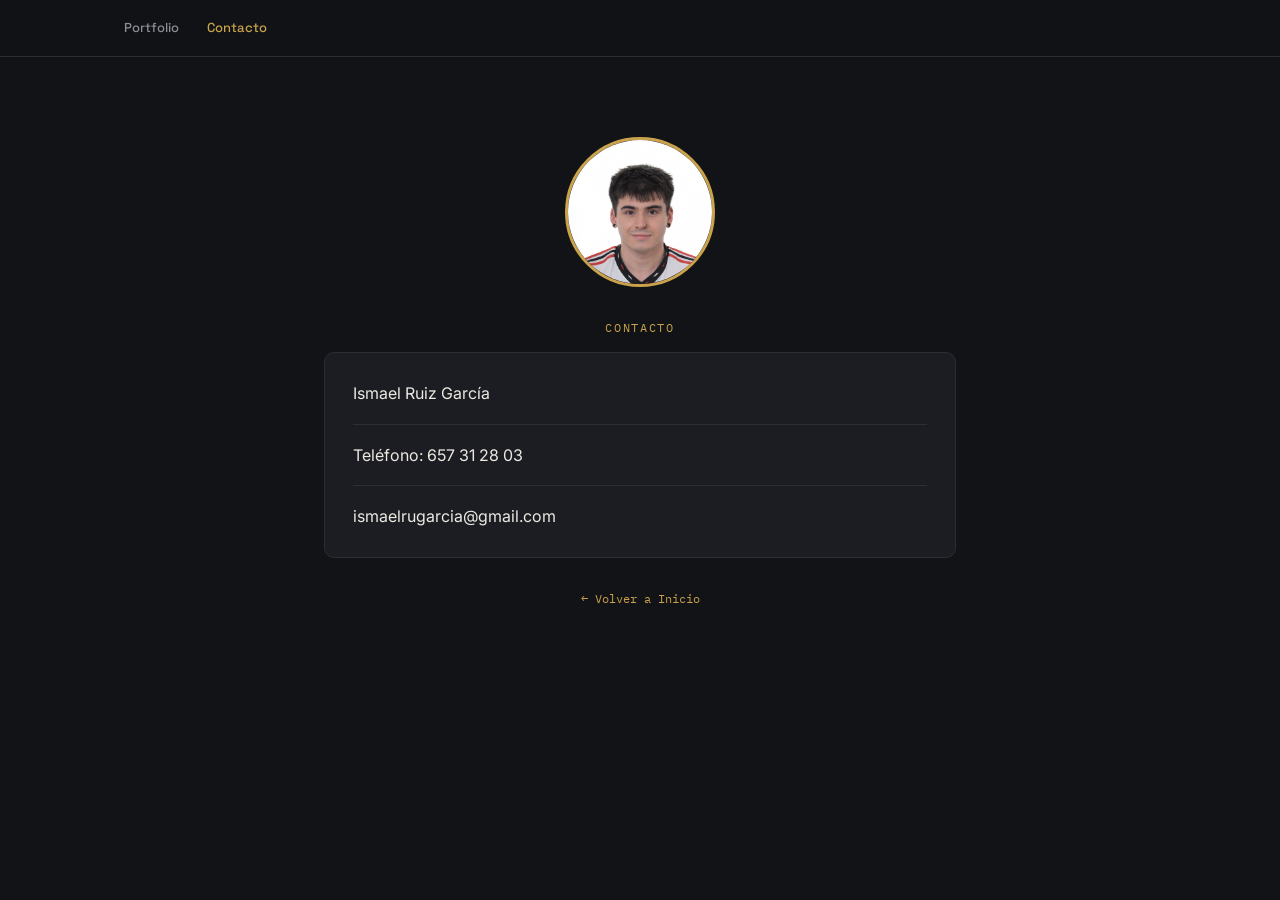
==== contacto.html @ 6c917d99 "Add files via upload" ====
<!DOCTYPE html>
<html lang="es">
<head>
<meta charset="UTF-8">
<meta name="viewport" content="width=device-width, initial-scale=1.0">
<title>Contacto — Ismael Ruiz García</title>
<link rel="preconnect" href="https://fonts.googleapis.com">
<link rel="preconnect" href="https://fonts.gstatic.com" crossorigin>
<link href="https://fonts.googleapis.com/css2?family=Space+Grotesk:wght@500;600;700&family=Inter:wght@400;500;600&family=IBM+Plex+Mono:wght@400;500&display=swap" rel="stylesheet">
<style>
  :root{
    --bg:#121316;
    --surface:#1b1d22;
    --line:#2b2e35;
    --text:#ece9e2;
    --text-dim:#8b8d95;
    --accent:#c9a24b;
    --radius:10px;
  }

  *{box-sizing:border-box;}
  body{
    margin:0;
    min-height:100vh;
    background:var(--bg);
    color:var(--text);
    font-family:'Inter',system-ui,sans-serif;
    line-height:1.55;
    -webkit-font-smoothing:antialiased;
  }

  a{color:inherit;}

  .scrubber{
    position:sticky;
    top:0;
    z-index:10;
    background:rgba(18,19,22,.9);
    backdrop-filter:blur(8px);
    border-bottom:1px solid var(--line);
  }

  .track{
    max-width:1080px;
    margin:0 auto;
    padding:0 24px;
    display:flex;
    align-items:center;
    gap:28px;
    overflow-x:auto;
    scrollbar-width:none;
  }

  .track::-webkit-scrollbar{display:none;}

  .track a{
    padding:18px 0;
    font-size:13px;
    white-space:nowrap;
    color:var(--text-dim);
    text-decoration:none;
    font-family:'Space Grotesk';
    font-weight:500;
    transition:color .15s;
  }

  .track a:hover{color:var(--text);}
  .track a.active{color:var(--accent);}

  main{
    max-width:680px;
    margin:0 auto;
    padding:80px 24px;
  }

  .contact{
    text-align:center;
  }

  .contact-photo{
    width:150px;
    height:150px;
    object-fit:cover;
    border-radius:50%;
    display:block;
    margin:0 auto 32px;
    border:3px solid var(--accent);
  }

  .eyebrow{
    font-family:'IBM Plex Mono',ui-monospace,monospace;
    font-size:12px;
    letter-spacing:.14em;
    text-transform:uppercase;
    color:var(--accent);
    margin-bottom:14px;
  }

  h1{
    font-family:'Space Grotesk',system-ui,sans-serif;
    font-size:clamp(36px,6vw,52px);
    margin:0 0 40px;
    letter-spacing:-.01em;
    font-weight:600;
  }

  .contact-info{
    background:var(--surface);
    border:1px solid var(--line);
    border-radius:var(--radius);
    padding:28px;
    text-align:left;
  }

  .contact-item{
    padding:18px 0;
    border-bottom:1px solid var(--line);
  }

  .contact-item:first-child{padding-top:0;}
  .contact-item:last-child{
    padding-bottom:0;
    border-bottom:none;
  }

  .label{
    display:block;
    font-size:11px;
    text-transform:uppercase;
    letter-spacing:.08em;
    color:var(--text-dim);
    margin-bottom:5px;
  }

  .value{
    font-size:16px;
    color:var(--text);
  }

  .back{
    display:inline-block;
    margin-top:32px;
    color:var(--accent);
    text-decoration:none;
    font-family:'IBM Plex Mono',ui-monospace,monospace;
    font-size:12px;
  }

  .back:hover{text-decoration:underline;}
</style>
</head>
<body>

<nav class="scrubber">
  <div class="track">
    <a href="index.html">Portfolio</a>
    <a href="contacto.html" class="active">Contacto</a>
  </div>
</nav>

<main>
  <div class="contact">
    <img class="contact-photo" src="foto.jpeg" alt="Foto de Ismael Ruiz García">

    <div class="eyebrow">Contacto</div>

    <div class="contact-info">
      <div class="contact-item">
        <span class="value">Ismael Ruiz García</span>
      </div>


      <div class="contact-item">
        <span class="value">Teléfono: 657 31 28 03</span>
      </div>

      <div class="contact-item">
        <span class="value">ismaelrugarcia@gmail.com</span> 
      </div>
    </div>

    <a class="back" href="index.html">← Volver a Inicio</a>
  </div>
</main>

</body>
</html>
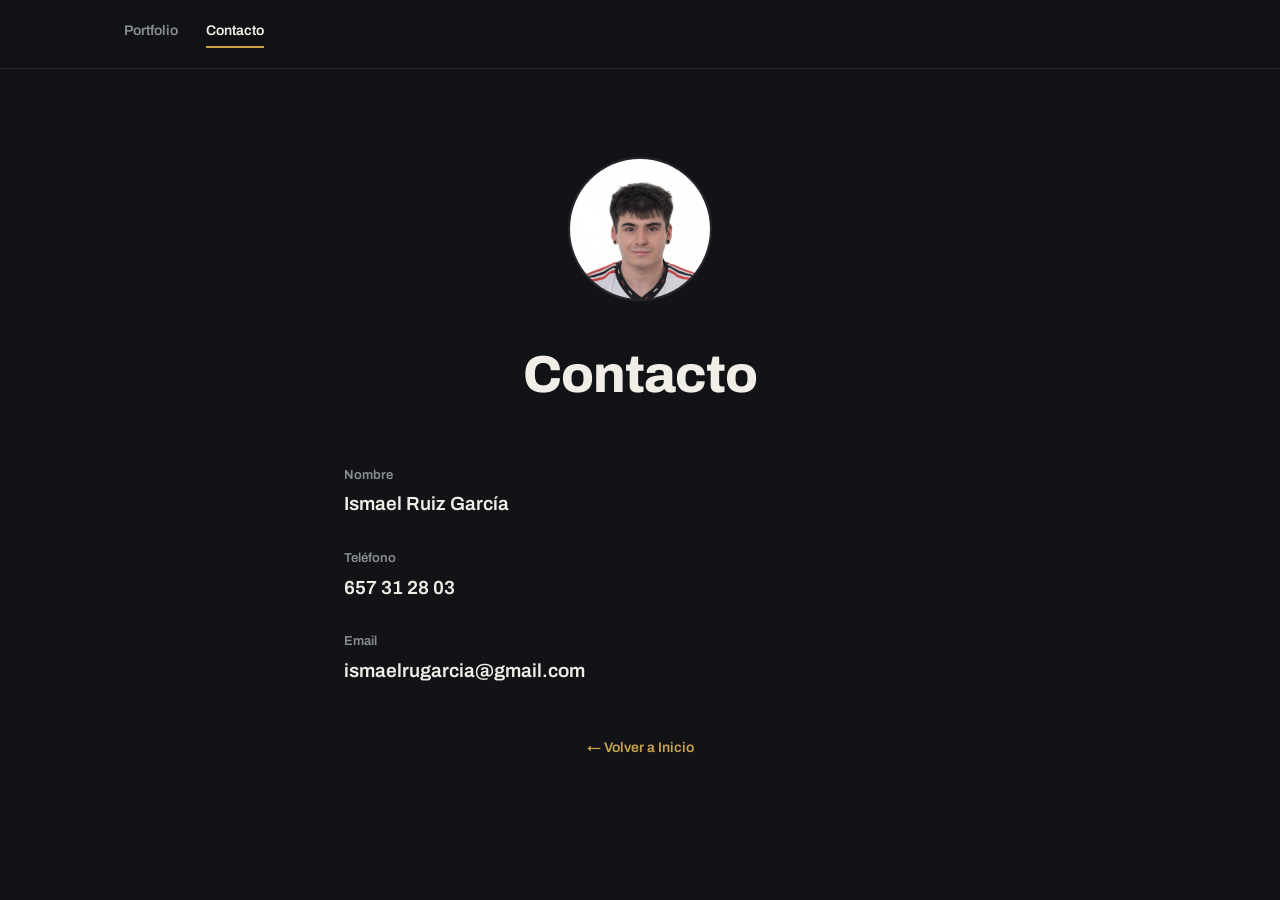
==== commit ecc70ba3: "Add files via upload" ====
--- a/contacto.html
+++ b/contacto.html
@@ -6,181 +6,37 @@
 <title>Contacto — Ismael Ruiz García</title>
 <link rel="preconnect" href="https://fonts.googleapis.com">
 <link rel="preconnect" href="https://fonts.gstatic.com" crossorigin>
-<link href="https://fonts.googleapis.com/css2?family=Space+Grotesk:wght@500;600;700&family=Inter:wght@400;500;600&family=IBM+Plex+Mono:wght@400;500&display=swap" rel="stylesheet">
-<style>
-  :root{
-    --bg:#121316;
-    --surface:#1b1d22;
-    --line:#2b2e35;
-    --text:#ece9e2;
-    --text-dim:#8b8d95;
-    --accent:#c9a24b;
-    --radius:10px;
-  }
-
-  *{box-sizing:border-box;}
-  body{
-    margin:0;
-    min-height:100vh;
-    background:var(--bg);
-    color:var(--text);
-    font-family:'Inter',system-ui,sans-serif;
-    line-height:1.55;
-    -webkit-font-smoothing:antialiased;
-  }
-
-  a{color:inherit;}
-
-  .scrubber{
-    position:sticky;
-    top:0;
-    z-index:10;
-    background:rgba(18,19,22,.9);
-    backdrop-filter:blur(8px);
-    border-bottom:1px solid var(--line);
-  }
-
-  .track{
-    max-width:1080px;
-    margin:0 auto;
-    padding:0 24px;
-    display:flex;
-    align-items:center;
-    gap:28px;
-    overflow-x:auto;
-    scrollbar-width:none;
-  }
-
-  .track::-webkit-scrollbar{display:none;}
-
-  .track a{
-    padding:18px 0;
-    font-size:13px;
-    white-space:nowrap;
-    color:var(--text-dim);
-    text-decoration:none;
-    font-family:'Space Grotesk';
-    font-weight:500;
-    transition:color .15s;
-  }
-
-  .track a:hover{color:var(--text);}
-  .track a.active{color:var(--accent);}
-
-  main{
-    max-width:680px;
-    margin:0 auto;
-    padding:80px 24px;
-  }
-
-  .contact{
-    text-align:center;
-  }
-
-  .contact-photo{
-    width:150px;
-    height:150px;
-    object-fit:cover;
-    border-radius:50%;
-    display:block;
-    margin:0 auto 32px;
-    border:3px solid var(--accent);
-  }
-
-  .eyebrow{
-    font-family:'IBM Plex Mono',ui-monospace,monospace;
-    font-size:12px;
-    letter-spacing:.14em;
-    text-transform:uppercase;
-    color:var(--accent);
-    margin-bottom:14px;
-  }
-
-  h1{
-    font-family:'Space Grotesk',system-ui,sans-serif;
-    font-size:clamp(36px,6vw,52px);
-    margin:0 0 40px;
-    letter-spacing:-.01em;
-    font-weight:600;
-  }
-
-  .contact-info{
-    background:var(--surface);
-    border:1px solid var(--line);
-    border-radius:var(--radius);
-    padding:28px;
-    text-align:left;
-  }
-
-  .contact-item{
-    padding:18px 0;
-    border-bottom:1px solid var(--line);
-  }
-
-  .contact-item:first-child{padding-top:0;}
-  .contact-item:last-child{
-    padding-bottom:0;
-    border-bottom:none;
-  }
-
-  .label{
-    display:block;
-    font-size:11px;
-    text-transform:uppercase;
-    letter-spacing:.08em;
-    color:var(--text-dim);
-    margin-bottom:5px;
-  }
-
-  .value{
-    font-size:16px;
-    color:var(--text);
-  }
-
-  .back{
-    display:inline-block;
-    margin-top:32px;
-    color:var(--accent);
-    text-decoration:none;
-    font-family:'IBM Plex Mono',ui-monospace,monospace;
-    font-size:12px;
-  }
-
-  .back:hover{text-decoration:underline;}
-</style>
+<link href="https://fonts.googleapis.com/css2?family=Archivo:wght@400;500;600;700;800&display=swap" rel="stylesheet">
+<link rel="stylesheet" href="styles.css">
 </head>
 <body>
 
-<nav class="scrubber">
-  <div class="track">
-    <a href="index.html">Portfolio</a>
-    <a href="contacto.html" class="active">Contacto</a>
+<nav class="scrubber"><div class="track wrap">
+  <a href="index.html">Portfolio</a>
+  <a href="contacto.html" class="active">Contacto</a>
+</div></nav>
+
+<main class="contact">
+  <img class="contact-photo" src="foto.jpeg" alt="Foto de Ismael Ruiz García">
+
+  <h1>Contacto</h1>
+
+  <div class="contact-list">
+    <div class="field">
+      <span class="label">Nombre</span>
+      <span class="value">Ismael Ruiz García</span>
+    </div>
+    <div class="field">
+      <span class="label">Teléfono</span>
+      <a class="value" href="tel:+34657312803">657 31 28 03</a>
+    </div>
+    <div class="field">
+      <span class="label">Email</span>
+      <a class="value" href="mailto:ismaelrugarcia@gmail.com">ismaelrugarcia@gmail.com</a>
+    </div>
   </div>
-</nav>
 
-<main>
-  <div class="contact">
-    <img class="contact-photo" src="foto.jpeg" alt="Foto de Ismael Ruiz García">
-
-    <div class="eyebrow">Contacto</div>
-
-    <div class="contact-info">
-      <div class="contact-item">
-        <span class="value">Ismael Ruiz García</span>
-      </div>
-
-
-      <div class="contact-item">
-        <span class="value">Teléfono: 657 31 28 03</span>
-      </div>
-
-      <div class="contact-item">
-        <span class="value">ismaelrugarcia@gmail.com</span> 
-      </div>
-    </div>
-
-    <a class="back" href="index.html">← Volver a Inicio</a>
-  </div>
+  <a class="back" href="index.html">← Volver a Inicio</a>
 </main>
 
 </body>
--- a/styles.css
+++ b/styles.css
@@ -0,0 +1,147 @@
+/* ==========================================================================
+   Ismael Ruiz García — portfolio de edición de vídeo
+   Sistema de diseño compartido (index.html + contacto.html)
+   ========================================================================== */
+
+:root{
+  --ink:#121317;
+  --panel:#1a1b21;
+  --line:#26272d;
+  --paper:#f1eee7;
+  --mist:#8b8d96;
+  --gold:#c9a24b;
+  --maxw:1080px;
+}
+
+*{box-sizing:border-box;}
+html{scroll-behavior:smooth;}
+@media (prefers-reduced-motion: reduce){
+  html{scroll-behavior:auto;}
+  *{animation:none !important; transition:none !important;}
+}
+
+body{
+  margin:0;
+  background:var(--ink);
+  color:var(--paper);
+  font-family:'Archivo', system-ui, sans-serif;
+  font-weight:400;
+  line-height:1.6;
+  -webkit-font-smoothing:antialiased;
+}
+
+a{color:inherit;}
+:focus-visible{outline:2px solid var(--gold); outline-offset:3px;}
+::selection{background:var(--gold); color:var(--ink);}
+
+h1,h2,h3{font-family:'Archivo'; font-weight:800; letter-spacing:-0.02em; margin:0;}
+
+.wrap{max-width:var(--maxw); margin:0 auto; padding:0 24px;}
+
+/* ---------- Navegación ---------- */
+.scrubber{
+  position:sticky; top:0; z-index:10;
+  background:rgba(18,19,23,.88);
+  backdrop-filter:blur(8px);
+  border-bottom:1px solid var(--line);
+}
+.scrubber .track{
+  display:flex; align-items:center; gap:28px;
+  overflow-x:auto; scrollbar-width:none;
+  padding:20px 24px;
+}
+.scrubber .track::-webkit-scrollbar{display:none;}
+.scrubber a{
+  font-size:14px; font-weight:600; white-space:nowrap;
+  color:var(--mist); text-decoration:none;
+  padding-bottom:4px; border-bottom:2px solid transparent;
+  transition:color .15s, border-color .15s;
+}
+.scrubber a:hover{color:var(--paper);}
+.scrubber a.active{color:var(--paper); border-color:var(--gold);}
+
+/* ---------- Hero ---------- */
+.hero{padding:104px 0 64px;}
+.hero h1{font-size:clamp(38px, 6.4vw, 68px);}
+
+/* ---------- Secciones ---------- */
+section{padding:64px 0; border-top:1px solid var(--line);}
+section:first-of-type{border-top:none;}
+.section-head{margin-bottom:40px;}
+.section-head h2{font-size:clamp(23px, 2.8vw, 28px); font-weight:700;}
+
+/* ---------- Vídeos destacados ---------- */
+.featured-list{display:flex; flex-direction:column; gap:52px;}
+.feature{display:grid; gap:20px;}
+@media (min-width:760px){
+  .feature{grid-template-columns:1.2fr 1fr; gap:36px; align-items:stretch;}
+}
+.feature .embed{position:relative; aspect-ratio:16/9; background:#000; border-radius:6px; overflow:hidden;}
+.feature .embed iframe{position:absolute; inset:0; width:100%; height:100%; border:0;}
+.feature .info{display:flex; flex-direction:column; justify-content:center;}
+.feature h3{font-size:18px; font-weight:700; line-height:1.4; margin-bottom:14px;}
+.feature .tags{display:flex; flex-wrap:wrap; gap:6px 16px;}
+.feature .tags span{font-size:13px; color:var(--mist);}
+.feature .tags span.main{color:var(--gold); font-weight:600;}
+
+/* ---------- Shorts & TikTok — lista ordenada por vistas ---------- */
+.chart{display:flex; flex-direction:column;}
+.hit{
+  display:flex; align-items:baseline; gap:16px;
+  padding:16px 2px; border-bottom:1px solid var(--line);
+  text-decoration:none; color:inherit;
+  transition:background-color .15s;
+}
+.hit:hover{background:rgba(241,238,231,.03);}
+.hit:hover .hit-title{color:var(--gold);}
+.hit-platform{flex-shrink:0; width:76px; font-size:12px; font-weight:600; color:var(--mist);}
+.hit-title{flex:1; font-size:15px; font-weight:500; line-height:1.4; transition:color .15s;}
+.hit-tag{display:block; font-size:12px; font-weight:600; color:var(--gold); margin-top:3px;}
+.hit-views{flex-shrink:0; font-size:16px; font-weight:700; font-variant-numeric:tabular-nums;}
+
+@media (max-width:480px){
+  .hit{flex-wrap:wrap;}
+  .hit-platform{order:1;}
+  .hit-views{order:2; margin-left:auto;}
+  .hit-title{order:3; flex-basis:100%; margin-top:6px;}
+}
+
+/* ---------- Con quién he trabajado ---------- */
+.group{margin-bottom:38px;}
+.group:last-child{margin-bottom:0;}
+.group-label{font-size:14px; font-weight:600; color:var(--mist); margin-bottom:20px;}
+.people{display:flex; flex-wrap:wrap; gap:24px 18px;}
+.person, .brand{
+  display:flex; flex-direction:column; align-items:center; gap:9px;
+  width:84px; text-align:center; text-decoration:none; color:inherit;
+}
+.avatar{width:56px; height:56px; border-radius:50%; overflow:hidden;}
+.avatar img{width:100%; height:100%; object-fit:cover; display:block;}
+.brand .mark{
+  width:52px; height:52px; border-radius:12px;
+  display:flex; align-items:center; justify-content:center;
+  font-weight:700; font-size:13px;
+  background:var(--panel); color:var(--mist);
+}
+.person span, .brand span{font-size:12px; color:var(--mist); line-height:1.3;}
+
+/* ---------- Footer ---------- */
+footer.end{padding:56px 0 64px; border-top:1px solid var(--line);}
+footer.end .name{font-size:16px; font-weight:700;}
+footer.end .role{font-size:13px; color:var(--mist); margin-top:3px;}
+
+/* ---------- Contacto ---------- */
+.contact{max-width:640px; margin:0 auto; padding:88px 24px 64px; text-align:center;}
+.contact-photo{
+  width:144px; height:144px; object-fit:cover; border-radius:50%;
+  display:block; margin:0 auto 32px;
+  border:2px solid var(--line);
+}
+.contact h1{font-size:clamp(34px, 6vw, 52px); margin-bottom:48px;}
+.contact-list{display:flex; flex-direction:column; gap:28px; text-align:left; margin-bottom:48px;}
+.field{display:flex; flex-direction:column; gap:4px;}
+.field .label{font-size:13px; font-weight:600; color:var(--mist);}
+.field .value{font-size:19px; font-weight:600; text-decoration:none; color:var(--paper);}
+a.value:hover{color:var(--gold);}
+.back{display:inline-block; font-size:14px; font-weight:600; color:var(--gold); text-decoration:none;}
+.back:hover{text-decoration:underline;}
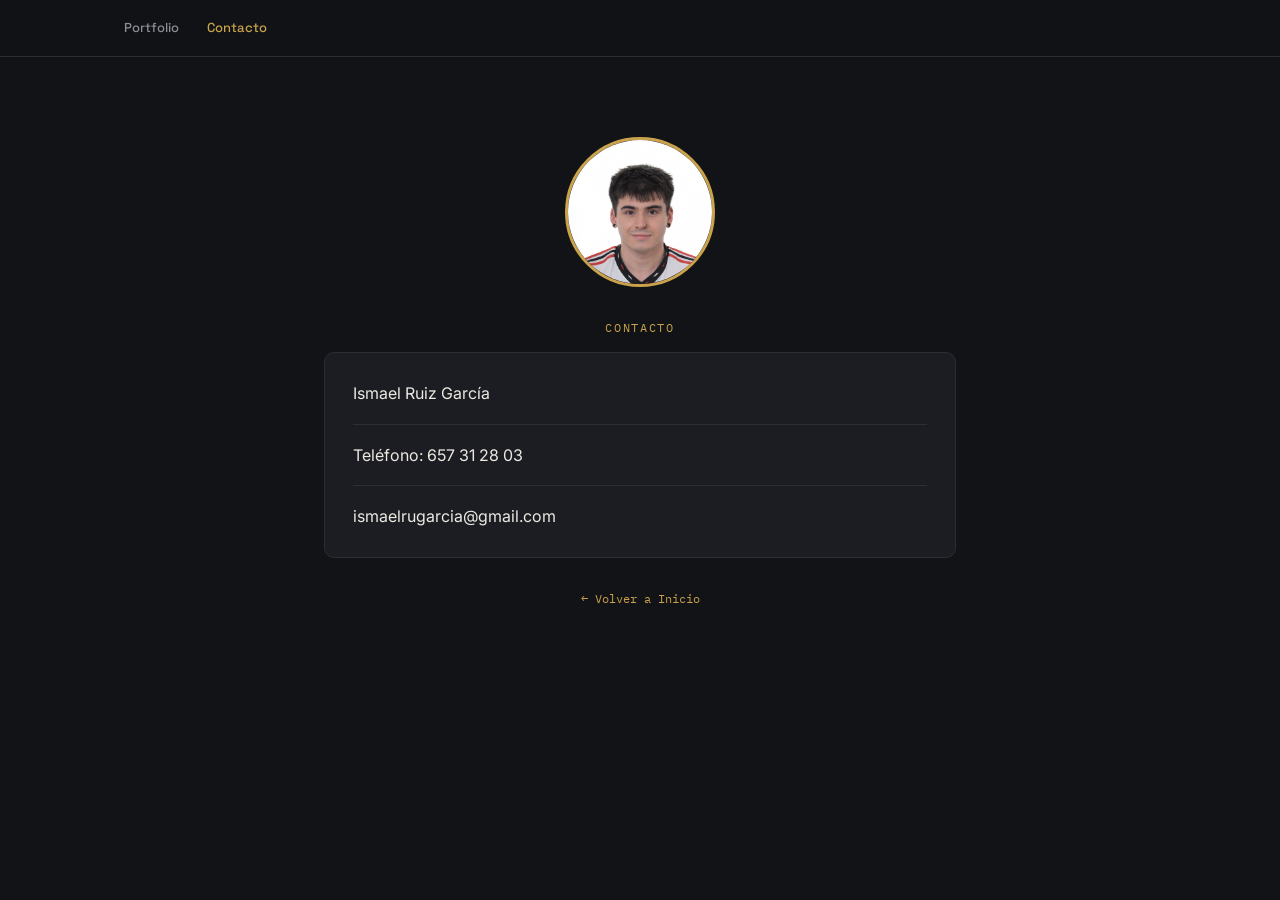
==== commit 0ad6f3ea: "Add files via upload" ====
--- a/contacto.html
+++ b/contacto.html
@@ -6,37 +6,181 @@
 <title>Contacto — Ismael Ruiz García</title>
 <link rel="preconnect" href="https://fonts.googleapis.com">
 <link rel="preconnect" href="https://fonts.gstatic.com" crossorigin>
-<link href="https://fonts.googleapis.com/css2?family=Archivo:wght@400;500;600;700;800&display=swap" rel="stylesheet">
-<link rel="stylesheet" href="styles.css">
+<link href="https://fonts.googleapis.com/css2?family=Space+Grotesk:wght@500;600;700&family=Inter:wght@400;500;600&family=IBM+Plex+Mono:wght@400;500&display=swap" rel="stylesheet">
+<style>
+  :root{
+    --bg:#121316;
+    --surface:#1b1d22;
+    --line:#2b2e35;
+    --text:#ece9e2;
+    --text-dim:#8b8d95;
+    --accent:#c9a24b;
+    --radius:10px;
+  }
+
+  *{box-sizing:border-box;}
+  body{
+    margin:0;
+    min-height:100vh;
+    background:var(--bg);
+    color:var(--text);
+    font-family:'Inter',system-ui,sans-serif;
+    line-height:1.55;
+    -webkit-font-smoothing:antialiased;
+  }
+
+  a{color:inherit;}
+
+  .scrubber{
+    position:sticky;
+    top:0;
+    z-index:10;
+    background:rgba(18,19,22,.9);
+    backdrop-filter:blur(8px);
+    border-bottom:1px solid var(--line);
+  }
+
+  .track{
+    max-width:1080px;
+    margin:0 auto;
+    padding:0 24px;
+    display:flex;
+    align-items:center;
+    gap:28px;
+    overflow-x:auto;
+    scrollbar-width:none;
+  }
+
+  .track::-webkit-scrollbar{display:none;}
+
+  .track a{
+    padding:18px 0;
+    font-size:13px;
+    white-space:nowrap;
+    color:var(--text-dim);
+    text-decoration:none;
+    font-family:'Space Grotesk';
+    font-weight:500;
+    transition:color .15s;
+  }
+
+  .track a:hover{color:var(--text);}
+  .track a.active{color:var(--accent);}
+
+  main{
+    max-width:680px;
+    margin:0 auto;
+    padding:80px 24px;
+  }
+
+  .contact{
+    text-align:center;
+  }
+
+  .contact-photo{
+    width:150px;
+    height:150px;
+    object-fit:cover;
+    border-radius:50%;
+    display:block;
+    margin:0 auto 32px;
+    border:3px solid var(--accent);
+  }
+
+  .eyebrow{
+    font-family:'IBM Plex Mono',ui-monospace,monospace;
+    font-size:12px;
+    letter-spacing:.14em;
+    text-transform:uppercase;
+    color:var(--accent);
+    margin-bottom:14px;
+  }
+
+  h1{
+    font-family:'Space Grotesk',system-ui,sans-serif;
+    font-size:clamp(36px,6vw,52px);
+    margin:0 0 40px;
+    letter-spacing:-.01em;
+    font-weight:600;
+  }
+
+  .contact-info{
+    background:var(--surface);
+    border:1px solid var(--line);
+    border-radius:var(--radius);
+    padding:28px;
+    text-align:left;
+  }
+
+  .contact-item{
+    padding:18px 0;
+    border-bottom:1px solid var(--line);
+  }
+
+  .contact-item:first-child{padding-top:0;}
+  .contact-item:last-child{
+    padding-bottom:0;
+    border-bottom:none;
+  }
+
+  .label{
+    display:block;
+    font-size:11px;
+    text-transform:uppercase;
+    letter-spacing:.08em;
+    color:var(--text-dim);
+    margin-bottom:5px;
+  }
+
+  .value{
+    font-size:16px;
+    color:var(--text);
+  }
+
+  .back{
+    display:inline-block;
+    margin-top:32px;
+    color:var(--accent);
+    text-decoration:none;
+    font-family:'IBM Plex Mono',ui-monospace,monospace;
+    font-size:12px;
+  }
+
+  .back:hover{text-decoration:underline;}
+</style>
 </head>
 <body>
 
-<nav class="scrubber"><div class="track wrap">
-  <a href="index.html">Portfolio</a>
-  <a href="contacto.html" class="active">Contacto</a>
-</div></nav>
+<nav class="scrubber">
+  <div class="track">
+    <a href="index.html">Portfolio</a>
+    <a href="contacto.html" class="active">Contacto</a>
+  </div>
+</nav>
 
-<main class="contact">
-  <img class="contact-photo" src="foto.jpeg" alt="Foto de Ismael Ruiz García">
+<main>
+  <div class="contact">
+    <img class="contact-photo" src="foto.jpeg" alt="Foto de Ismael Ruiz García">
 
-  <h1>Contacto</h1>
+    <div class="eyebrow">Contacto</div>
 
-  <div class="contact-list">
-    <div class="field">
-      <span class="label">Nombre</span>
-      <span class="value">Ismael Ruiz García</span>
+    <div class="contact-info">
+      <div class="contact-item">
+        <span class="value">Ismael Ruiz García</span>
+      </div>
+
+
+      <div class="contact-item">
+        <span class="value">Teléfono: 657 31 28 03</span>
+      </div>
+
+      <div class="contact-item">
+        <span class="value">ismaelrugarcia@gmail.com</span> 
+      </div>
     </div>
-    <div class="field">
-      <span class="label">Teléfono</span>
-      <a class="value" href="tel:+34657312803">657 31 28 03</a>
-    </div>
-    <div class="field">
-      <span class="label">Email</span>
-      <a class="value" href="mailto:ismaelrugarcia@gmail.com">ismaelrugarcia@gmail.com</a>
-    </div>
+
+    <a class="back" href="index.html">← Volver a Inicio</a>
   </div>
-
-  <a class="back" href="index.html">← Volver a Inicio</a>
 </main>
 
 </body>
